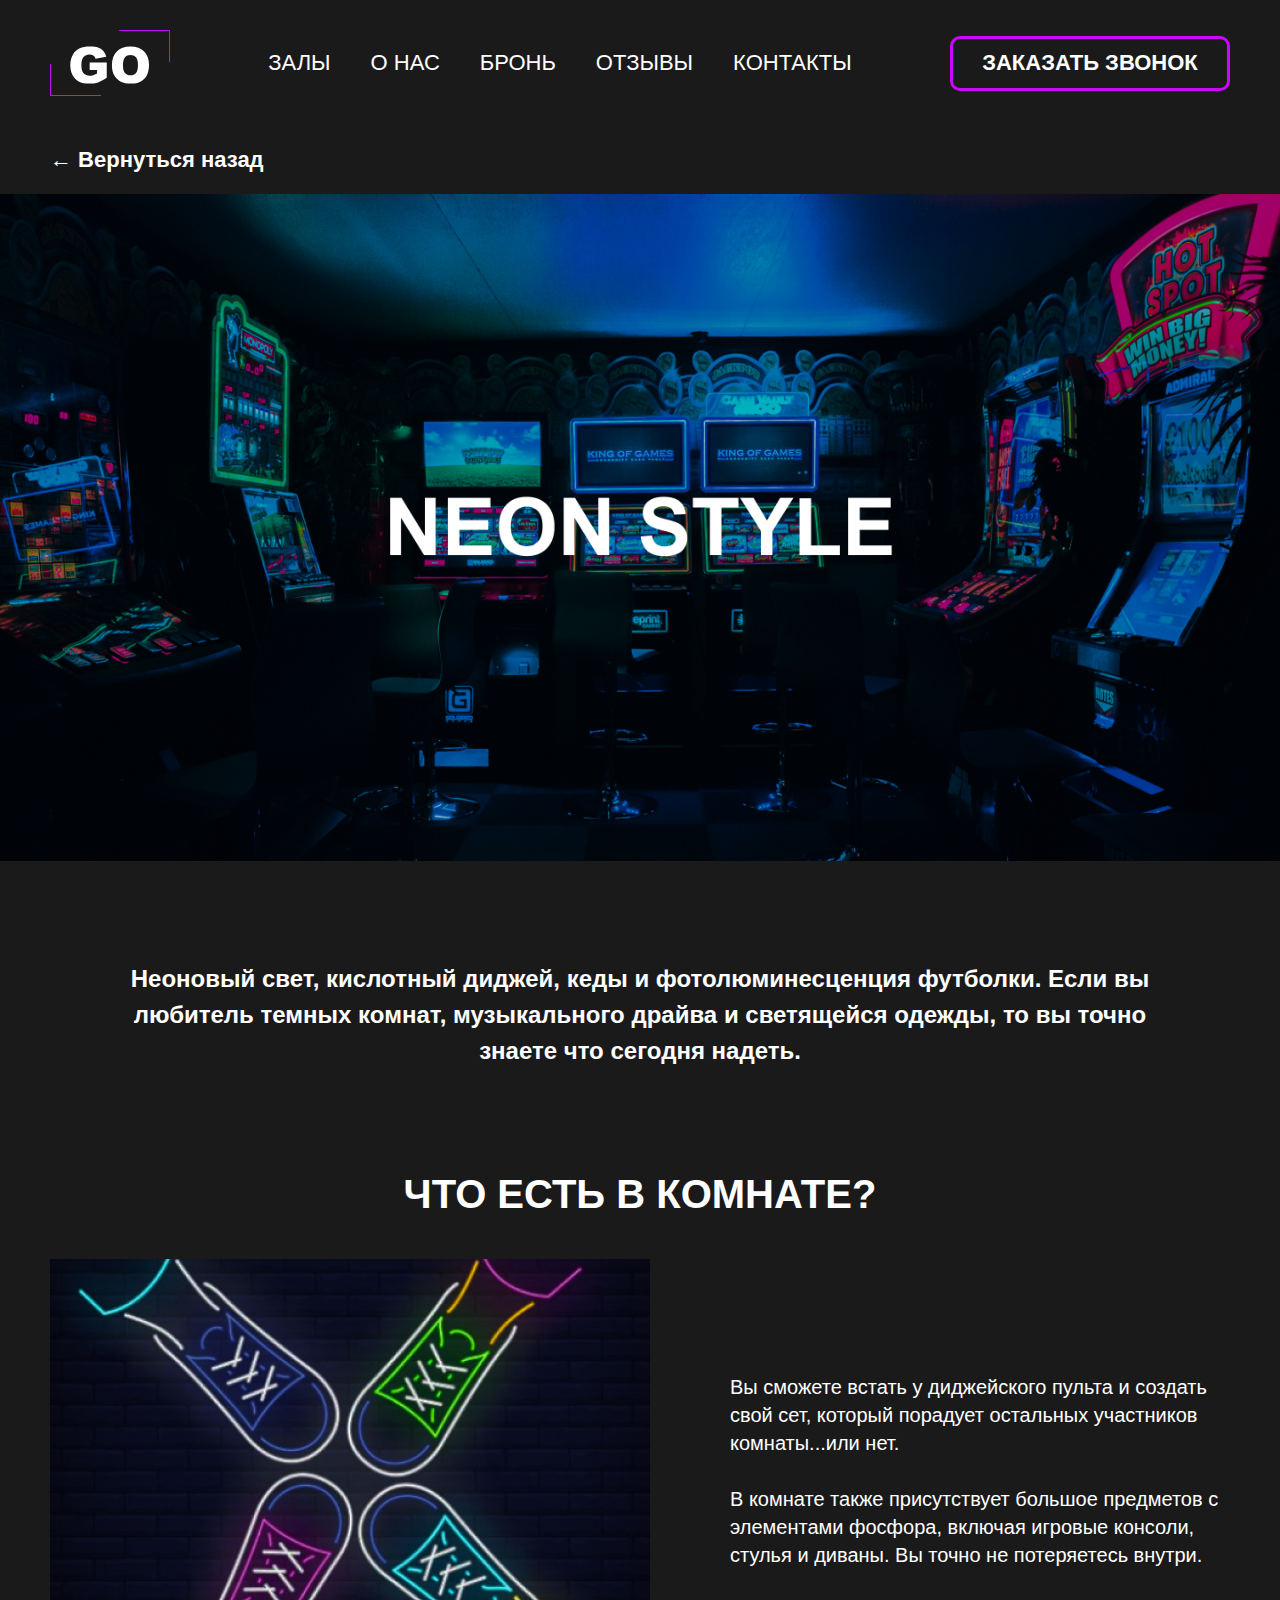
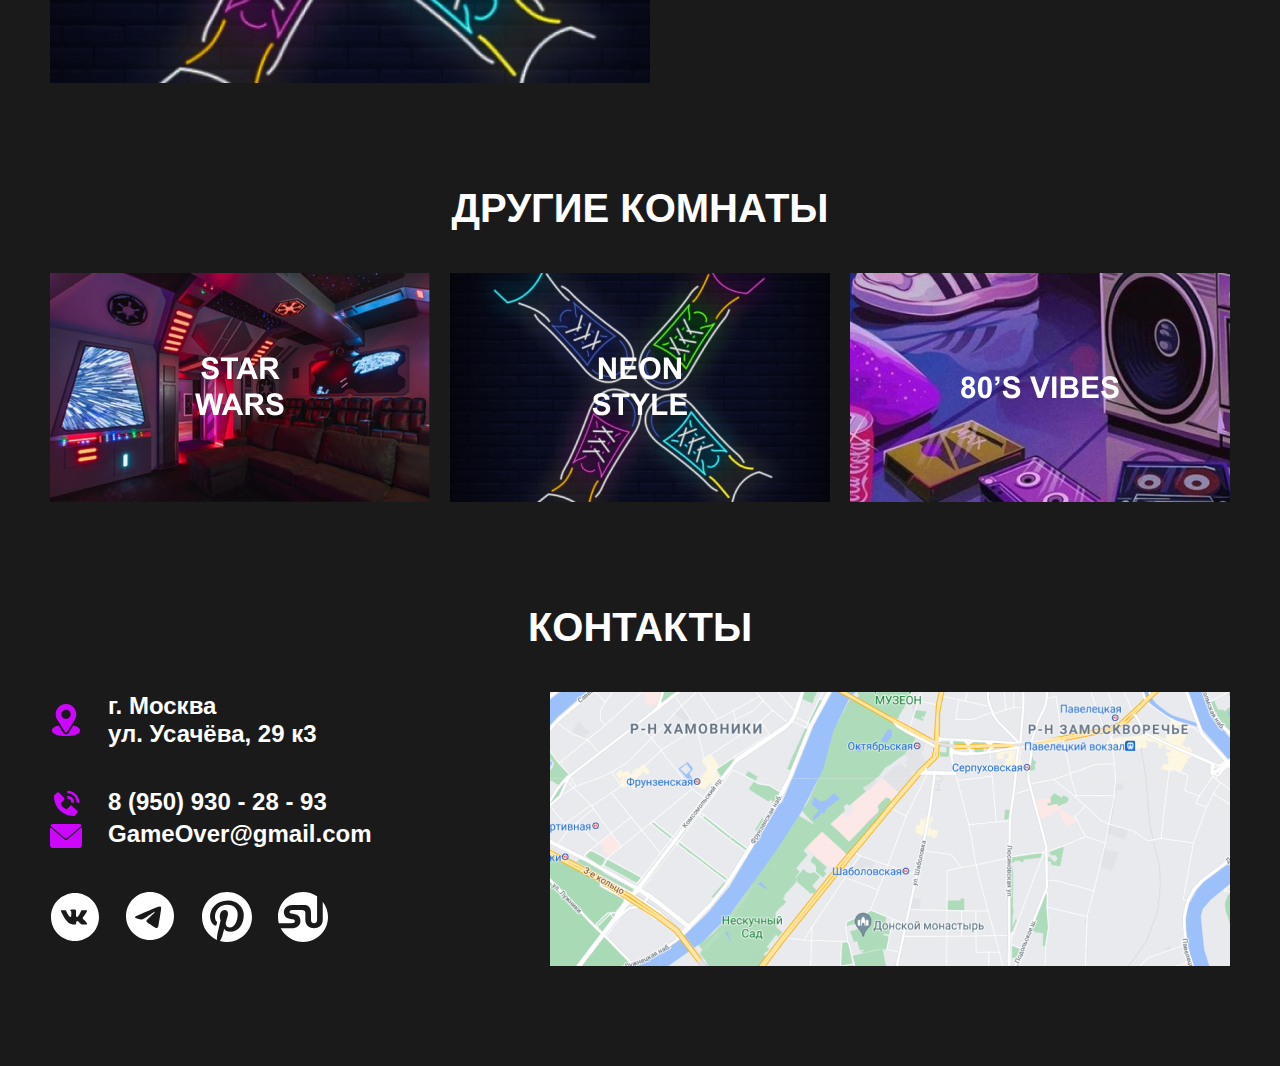
==== neonstyle/neonstyle.html @ 4928e621 "first commit" ====
<!DOCTYPE html>
<html lang="ru">
<head>
    <meta charset="UTF-8">
    <meta name="viewport" content="width=device-width, initial-scale=1.0">
    <link rel="stylesheet" href="../styles/index.css">
    <title>Neon Style</title>
</head>
<body>
        <header class="header-vibes">
            <div class="container">
                <nav class="nav">
                    <img src="../nav/nav-img/menu.svg" alt="" class="nav__hidden">
                    <img src="../nav/nav-img/logo.svg" alt="header logo" class="nav__logo">
                    <div class="nav__list">
                        <a href="#Rooms">Залы</a>
                        <a href="#About">О нас</a>
                        <a href="#Booking">Бронь</a>
                        <a href="#Rewiew">Отзывы</a>
                        <a href="#">Контакты</a>
                    </div>
                    <button class="nav__call-btn">Заказать Звонок</button>
                </nav>
                <h1 class="header-vibes__title">80's Vibes</h1>
                <a class="header-vibes__back-btn" href="../index.html">
                    &#8592; Вернуться назад
                </a>
            </div>
            <img src="../header/header-img/neonstyle-banner.png" alt="" class="header-vibes__banner">
            <div class="container">
                <p class="header-vibes__text">Неоновый свет, кислотный диджей, кеды и фотолюминесценция футболки. Если вы любитель темных комнат, музыкального драйва и светящейся одежды, то вы точно знаете что сегодня надеть. </p>
            </div>
        </header>
            <main>
                <section class="about-vibes">
                    <div class="container">
                    <h2 class="about-vibes__title">Что есть в комнате?</h2>
                    <div class="about-vibes__info">
                        <img src="../header/header-img/neonstyle-img.png" alt="">
                        <p>Вы сможете встать у диджейского пульта и создать свой сет, который порадует остальных участников комнаты...или нет. 
                        <br>
                        <br>
                        В комнате также присутствует большое предметов с элементами фосфора, включая игровые консоли, стулья и диваны. Вы точно не потеряетесь внутри.</p>
                    </div>
                </div>
                </section>
                <section class="other">
                    <div class="container">
                        <h2 class="other__title">Другие комнаты</h2>
                        <div class="other__block">
                            <a href="../starwars/starwars.html">
                                <img src="../vibes/other-vibes/other-img/other__starwars.png" alt="">
                            </a>
                            <a href="../neonstyle/neonstyle.html">
                                <img src="../vibes/other-vibes/other-img/other__neonstyle.png" alt="">
                            </a>
                            <a href="../vibes/vibes.html">
                                <img src="../vibes/other-vibes/other-img/other__vibes.png" alt="">
                            </a>
                        </div>
                    </div>
                </section>
            </main>

        <div class="container">
            <footer class="contacts">
                <h2 class="contacts__title">контакты</h2>
                <div class="flex__container">
                    <div class="contacts__group">
                        <div class="contacts__location">
                            <img src="../contacts/contacts-img/pointer.svg" alt="">
                            <p>г. Москва
                                <br>
                                ул. Усачёва, 29 к3</p>
                        </div>
                        <div class="contacts__phone">
                            <img src="../contacts/contacts-img/phone.svg" alt="">
                            <p>8 (950) 930 - 28 - 93</p>
                        </div>
                        <div class="contacts__mail">
                            <img src="../contacts/contacts-img/mail.svg" alt="">
                            <p>GameOver@gmail.com</p>
                        </div>
                        <div class="contacts__social">
                            <img src="../contacts/contacts-img/social-vk.svg" alt=""><img src="../contacts/contacts-img/social-telegram.svg" alt=""><img src="../contacts/contacts-img/social-pinterest.svg" alt=""><img src="../contacts/contacts-img/social-stumbleupon.svg" alt="">
                        </div>
                    </div>
                    <div class="contacts__img">
                        <img src="../contacts/contacts-img/map.png" alt="">
                    </div>
                </div>
        </div>
</body>
</html>
---- styles/index.css ----
@import 'normalize.css';
@import 'style.css';
@import '../header/header.css';
@import '../nav/nav.css';
@import '../rest/rest.css';
@import '../rooms/rooms.css';
@import '../booking/booking.css';
@import '../about/about.css';
@import '../rewiew/rewiew.css';
@import '../faq/faq.css';
@import '../contacts/contacts.css';
@import '../vibes/header-vibes/header-vibes.css';
@import '../vibes/about-vibes/about__vibes.css';
@import '../vibes/other-vibes/other-vibes.css';
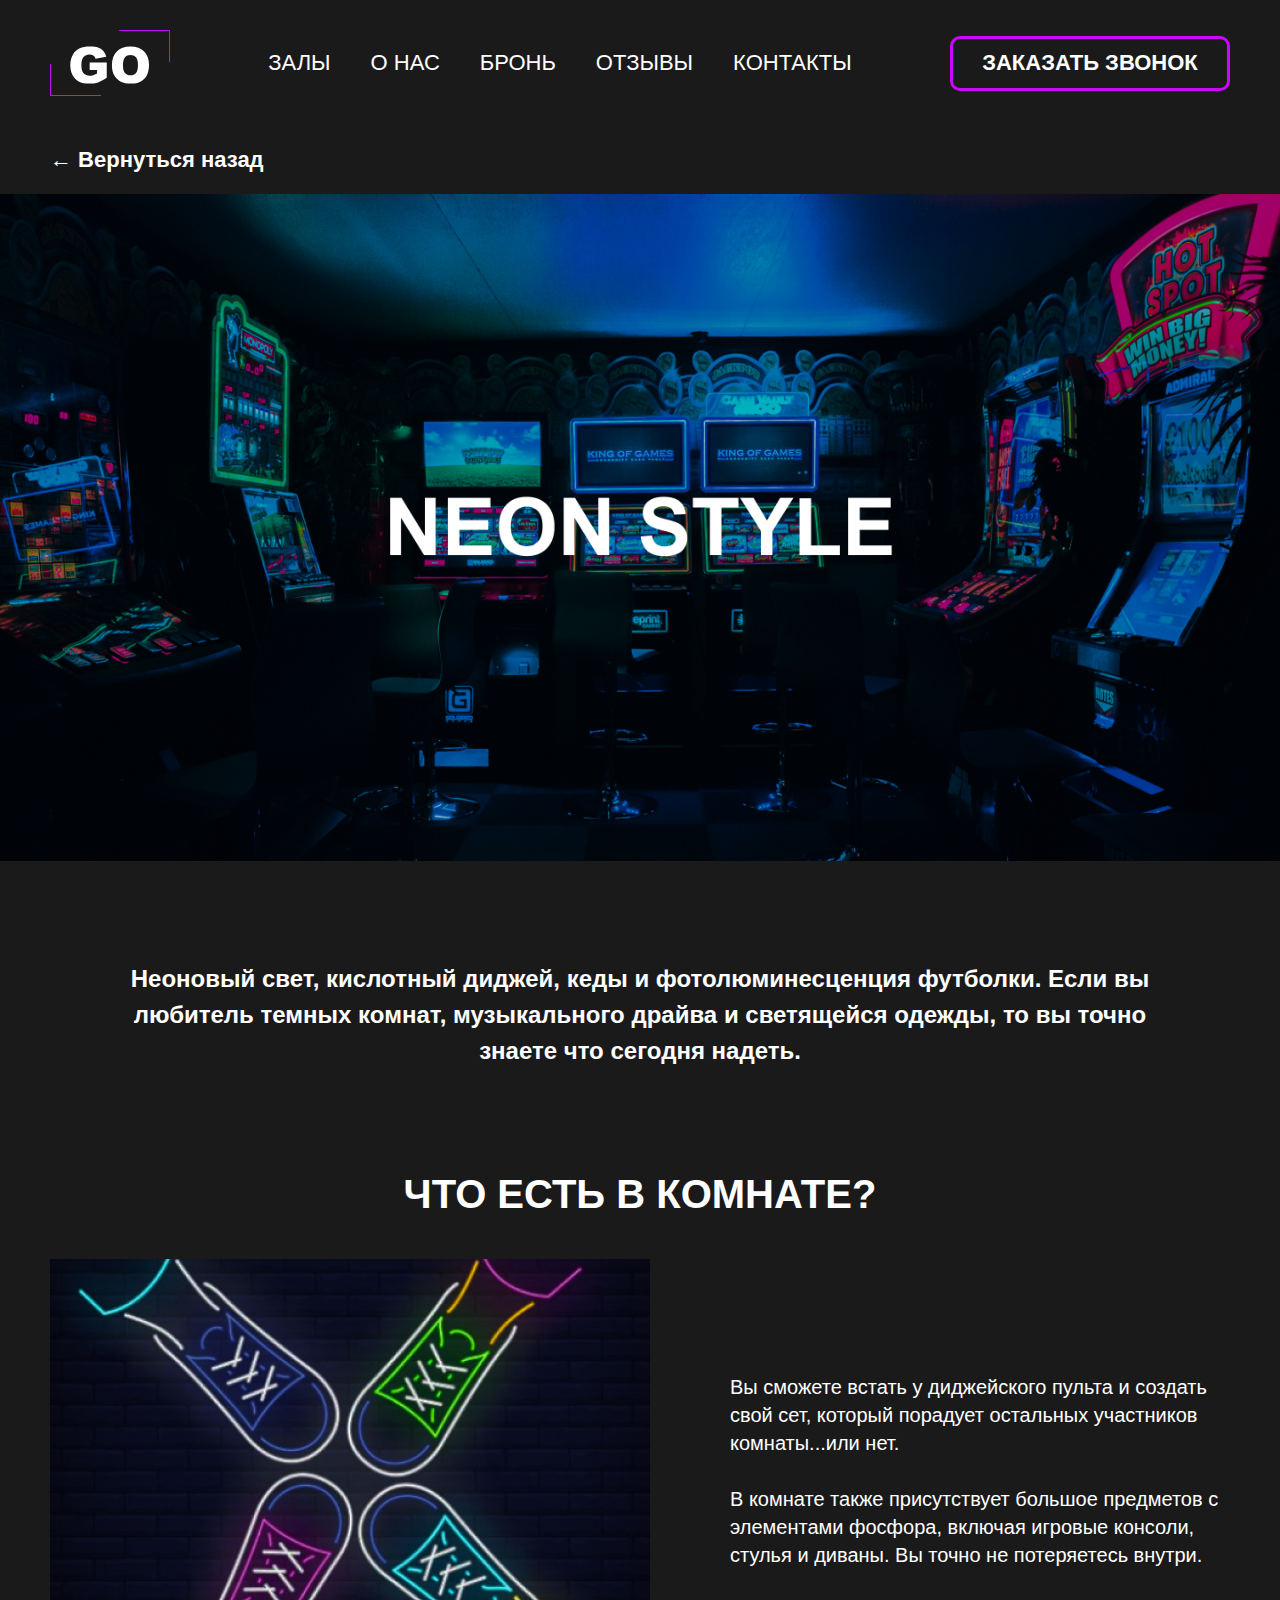
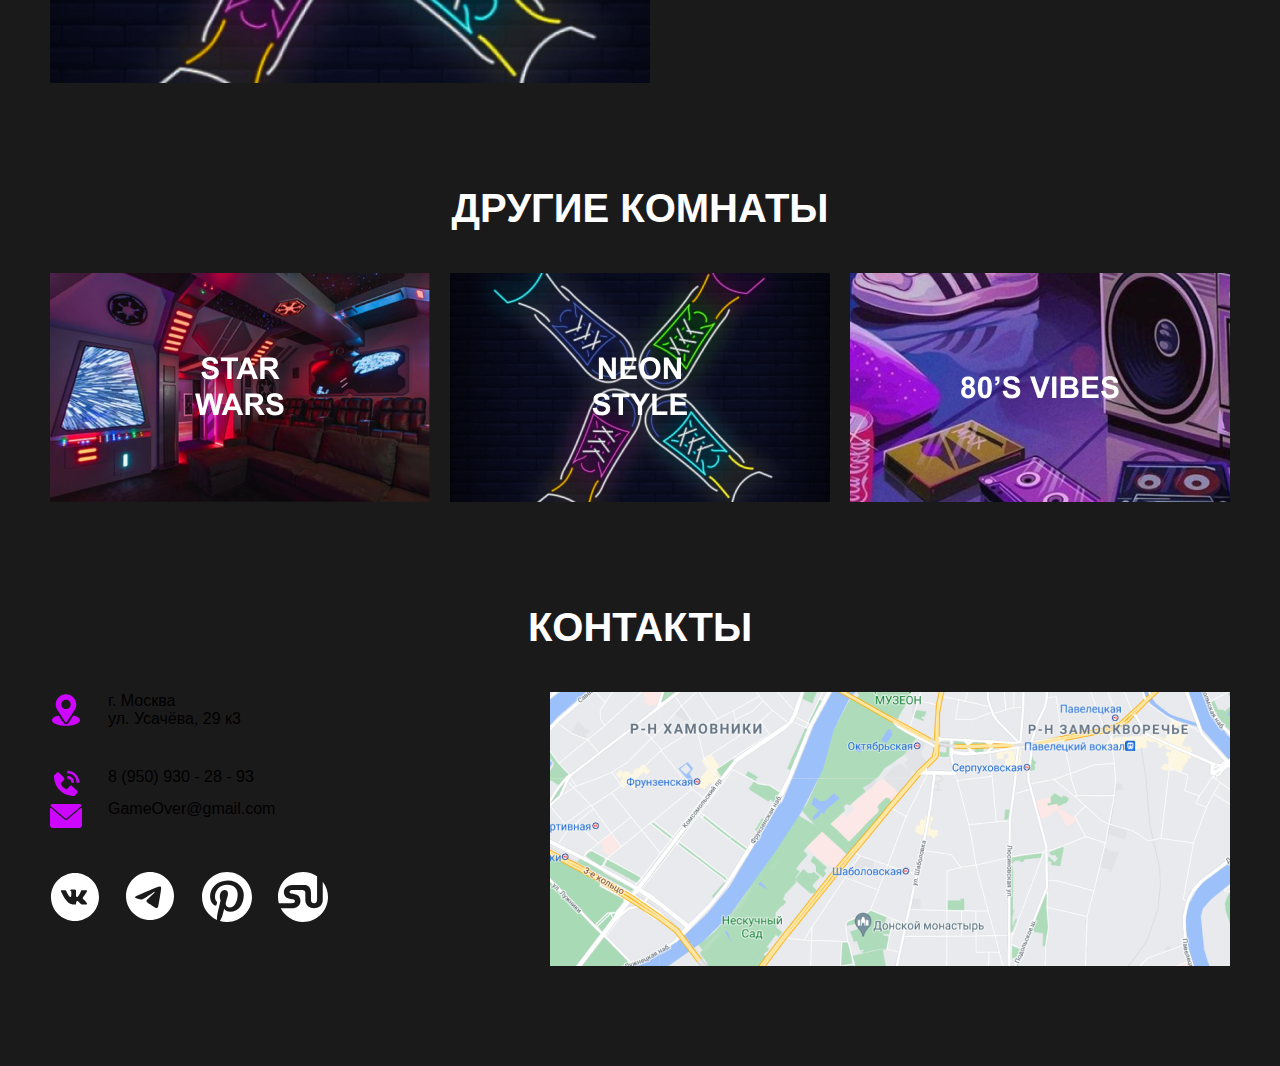
==== commit 43685943: "second commit" ====
--- a/neonstyle/neonstyle.html
+++ b/neonstyle/neonstyle.html
@@ -65,7 +65,7 @@
         <div class="container">
             <footer class="contacts">
                 <h2 class="contacts__title">контакты</h2>
-                <div class="flex__container">
+                <div class="contacts__flex">
                     <div class="contacts__group">
                         <div class="contacts__location">
                             <img src="../contacts/contacts-img/pointer.svg" alt="">
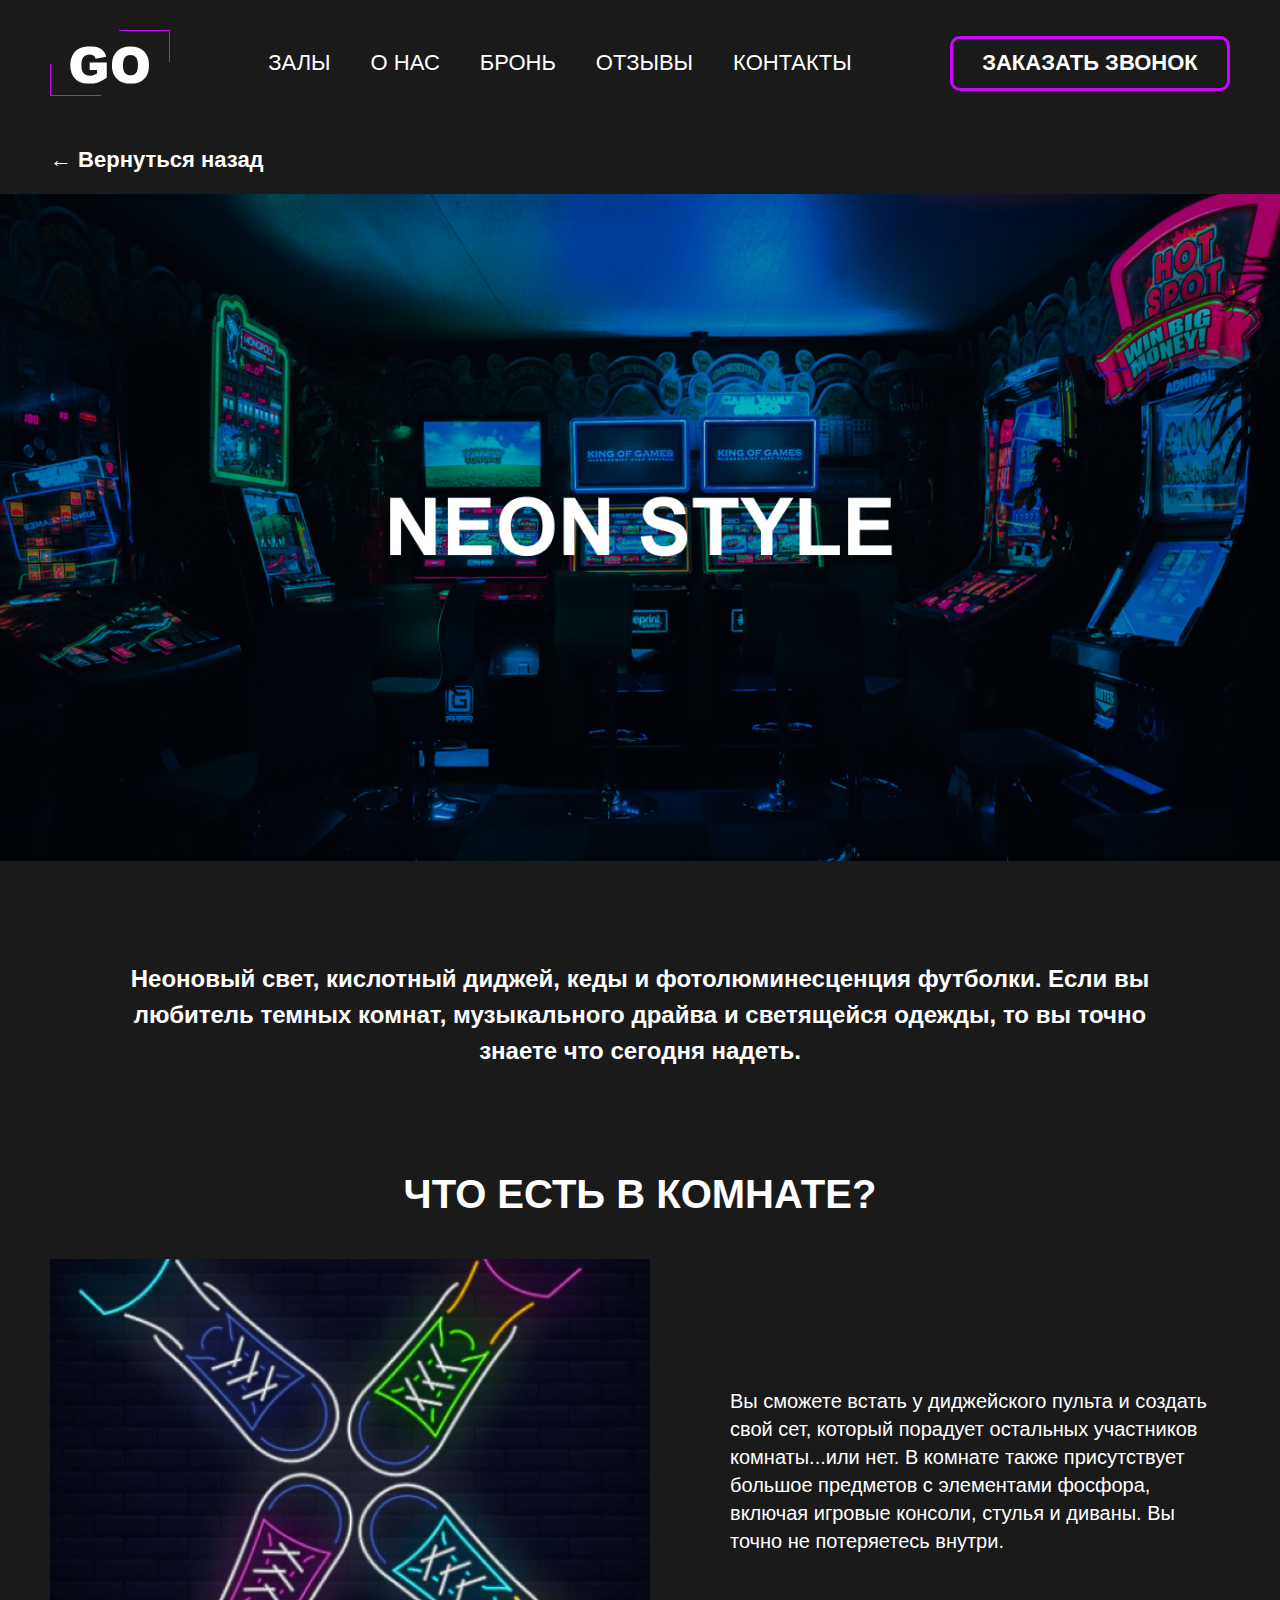
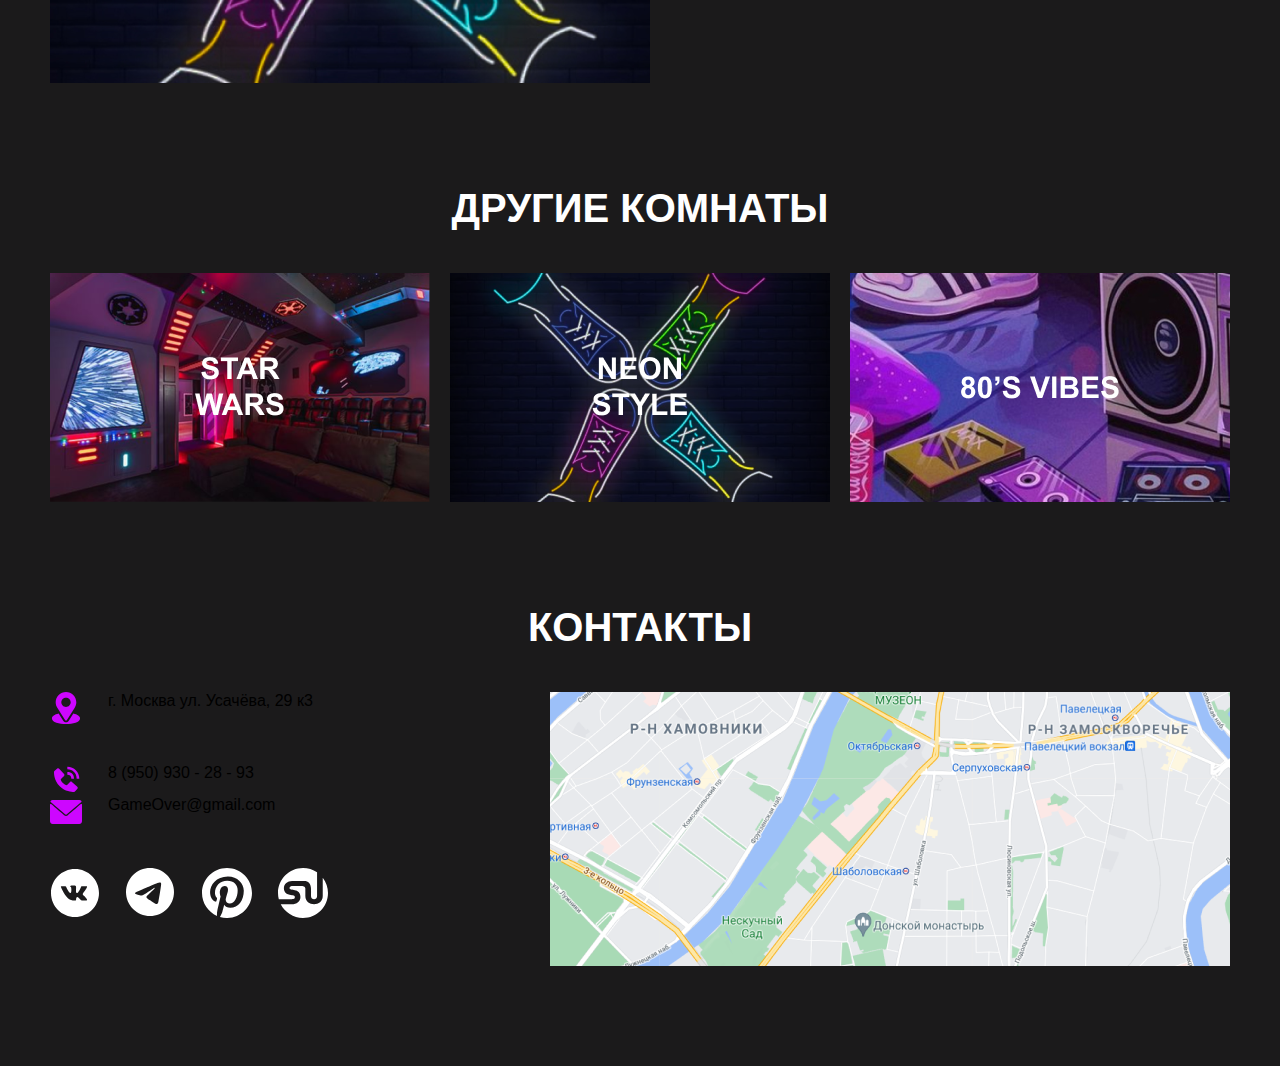
==== commit 58c252af: "third commit" ====
--- a/neonstyle/neonstyle.html
+++ b/neonstyle/neonstyle.html
@@ -17,7 +17,7 @@
                         <a href="#About">О нас</a>
                         <a href="#Booking">Бронь</a>
                         <a href="#Rewiew">Отзывы</a>
-                        <a href="#">Контакты</a>
+                        <a href="#Contacts">Контакты</a>
                     </div>
                     <button class="nav__call-btn">Заказать Звонок</button>
                 </nav>
@@ -38,8 +38,7 @@
                     <div class="about-vibes__info">
                         <img src="../header/header-img/neonstyle-img.png" alt="">
                         <p>Вы сможете встать у диджейского пульта и создать свой сет, который порадует остальных участников комнаты...или нет. 
-                        <br>
-                        <br>
+                        
                         В комнате также присутствует большое предметов с элементами фосфора, включая игровые консоли, стулья и диваны. Вы точно не потеряетесь внутри.</p>
                     </div>
                 </div>
@@ -62,33 +61,34 @@
                 </section>
             </main>
 
-        <div class="container">
             <footer class="contacts">
-                <h2 class="contacts__title">контакты</h2>
-                <div class="contacts__flex">
-                    <div class="contacts__group">
-                        <div class="contacts__location">
-                            <img src="../contacts/contacts-img/pointer.svg" alt="">
-                            <p>г. Москва
-                                <br>
-                                ул. Усачёва, 29 к3</p>
+                <div class="container">
+                    <h2 class="contacts__title">контакты</h2>
+                    <div class="contacts__flex">
+                        <div class="contacts__group">
+                            <div class="contacts__location">
+                                <img src="../contacts/contacts-img/pointer.svg" alt="">
+                                <p>г. Москва
+                                    
+                                    ул. Усачёва, 29 к3</p>
+                            </div>
+                            <div class="contacts__phone">
+                                <img src="../contacts/contacts-img/phone.svg" alt="">
+                                <p>8 (950) 930 - 28 - 93</p>
+                            </div>
+                            <div class="contacts__mail">
+                                <img src="../contacts/contacts-img/mail.svg" alt="">
+                                <p>GameOver@gmail.com</p>
+                            </div>
+                            <div class="contacts__social">
+                                <img src="../contacts/contacts-img/social-vk.svg" alt=""><img src="../contacts/contacts-img/social-telegram.svg" alt=""><img src="../contacts/contacts-img/social-pinterest.svg" alt=""><img src="../contacts/contacts-img/social-stumbleupon.svg" alt="">
+                            </div>
                         </div>
-                        <div class="contacts__phone">
-                            <img src="../contacts/contacts-img/phone.svg" alt="">
-                            <p>8 (950) 930 - 28 - 93</p>
-                        </div>
-                        <div class="contacts__mail">
-                            <img src="../contacts/contacts-img/mail.svg" alt="">
-                            <p>GameOver@gmail.com</p>
-                        </div>
-                        <div class="contacts__social">
-                            <img src="../contacts/contacts-img/social-vk.svg" alt=""><img src="../contacts/contacts-img/social-telegram.svg" alt=""><img src="../contacts/contacts-img/social-pinterest.svg" alt=""><img src="../contacts/contacts-img/social-stumbleupon.svg" alt="">
+                        <div class="contacts__img">
+                            <img src="../contacts/contacts-img/map.png" alt="">
                         </div>
                     </div>
-                    <div class="contacts__img">
-                        <img src="../contacts/contacts-img/map.png" alt="">
-                    </div>
                 </div>
-        </div>
+            </footer>
 </body>
 </html>